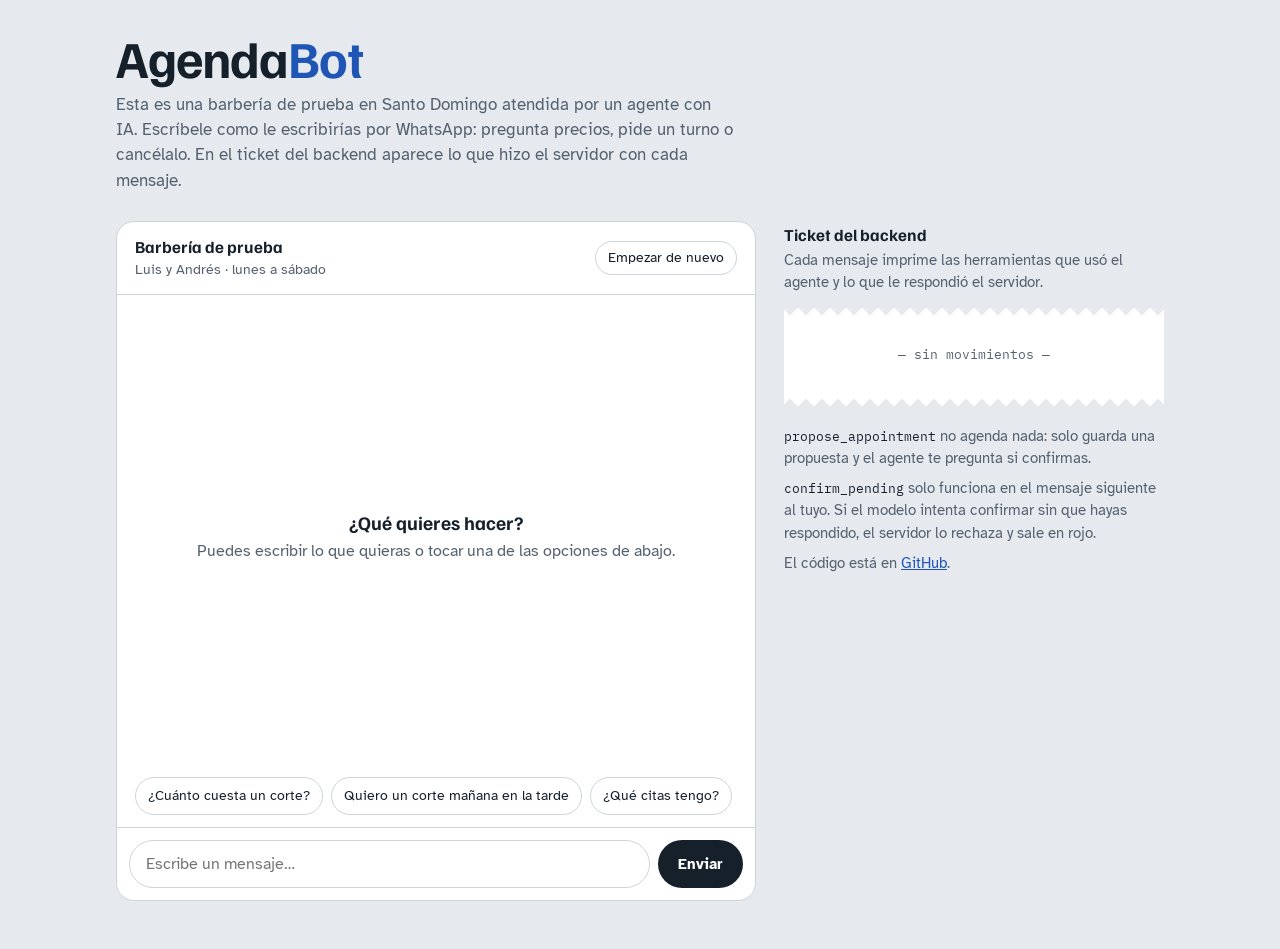
==== src/AgendaBot.Api/wwwroot/index.html @ 0e46e403 "Chat de demo con el ticket de lo que hace el backend Página estática servida por la misma API para p" ====
<!doctype html>
<html lang="es">
<head>
<meta charset="utf-8">
<meta name="viewport" content="width=device-width, initial-scale=1">
<title>AgendaBot · demo</title>
<meta name="description" content="Prueba el agente de citas de una barbería de ejemplo y mira qué hace el backend en cada mensaje.">
<link rel="preconnect" href="https://fonts.googleapis.com">
<link rel="preconnect" href="https://fonts.gstatic.com" crossorigin>
<link href="https://fonts.googleapis.com/css2?family=Atkinson+Hyperlegible:wght@400;700&family=Familjen+Grotesk:wght@500;700&family=IBM+Plex+Mono:wght@400;600&display=swap" rel="stylesheet">
<style>
  :root {
    --steel: #E6EAEF;      /* fondo: acero de las herramientas */
    --ink: #16202B;
    --muted: #556170;
    --paper: #FFFFFF;
    --line: #CDD4DC;
    --pole-blue: #1F55B5;  /* acento: el azul del poste */
    --pole-red: #B3122B;   /* solo para lo que el backend bloquea */
    --ok: #146C43;
    --ease-out: cubic-bezier(0.23, 1, 0.32, 1);
    --display: "Familjen Grotesk", system-ui, sans-serif;
    --body: "Atkinson Hyperlegible", system-ui, sans-serif;
    --mono: "IBM Plex Mono", ui-monospace, monospace;
  }
  * { box-sizing: border-box; }
  body {
    margin: 0;
    background: var(--steel);
    color: var(--ink);
    font: 16px/1.5 var(--body);
    -webkit-font-smoothing: antialiased;
  }
  a { color: var(--pole-blue); }
  :focus-visible { outline: 3px solid var(--pole-blue); outline-offset: 2px; }

  .page { max-width: 1080px; margin: 0 auto; padding: 32px 16px 48px; }

  header.intro { display: grid; gap: 8px; margin-bottom: 28px; max-width: 62ch; }
  .brand {
    font: 700 clamp(2rem, 5vw, 3.25rem)/1 var(--display);
    letter-spacing: -0.02em;
    margin: 0;
  }
  .brand span { color: var(--pole-blue); }
  .intro p { margin: 0; color: var(--muted); font-size: 1.05rem; }

  .layout { display: grid; grid-template-columns: minmax(0, 1fr) minmax(0, 380px); gap: 28px; align-items: start; }
  @media (max-width: 860px) { .layout { grid-template-columns: 1fr; } }

  /* Chat */
  .chat {
    background: var(--paper);
    border: 1px solid var(--line);
    border-radius: 18px;
    display: flex;
    flex-direction: column;
    height: min(680px, 78vh);
    overflow: hidden;
  }
  .chat-head {
    display: flex; justify-content: space-between; align-items: center; gap: 12px;
    padding: 14px 18px;
    border-bottom: 1px solid var(--line);
  }
  .chat-head strong { font: 700 1.05rem/1.2 var(--display); }
  .chat-head small { display: block; color: var(--muted); font-size: 0.85rem; }
  .reset {
    border: 1px solid var(--line); background: transparent; color: var(--ink);
    border-radius: 999px; padding: 6px 12px; font: inherit; font-size: 0.85rem; cursor: pointer;
    white-space: nowrap; flex-shrink: 0;
    transition: transform 160ms var(--ease-out), background-color 160ms ease;
  }
  .reset:active { transform: scale(0.97); }
  @media (hover: hover) and (pointer: fine) { .reset:hover { background: var(--steel); } }

  .messages { flex: 1; overflow-y: auto; padding: 18px; display: flex; flex-direction: column; gap: 10px; }
  .bubble {
    max-width: 82%; padding: 10px 14px; border-radius: 16px;
    white-space: pre-wrap; overflow-wrap: anywhere;
    transition: opacity 200ms ease, transform 200ms var(--ease-out);
    @starting-style { opacity: 0; transform: translateY(6px); }
  }
  .bubble.agent { align-self: flex-start; background: var(--steel); border-bottom-left-radius: 4px; }
  .bubble.user { align-self: flex-end; background: var(--pole-blue); color: #fff; border-bottom-right-radius: 4px; }
  .bubble.system { align-self: center; background: none; color: var(--muted); font-size: 0.9rem; text-align: center; }
  .typing { align-self: flex-start; color: var(--muted); font-size: 0.9rem; padding-left: 4px; }

  .empty { margin: auto 0; color: var(--muted); text-align: center; padding: 0 12px; }
  .empty strong { display: block; color: var(--ink); font: 700 1.2rem/1.3 var(--display); margin-bottom: 4px; }

  .suggestions { display: flex; gap: 8px; flex-wrap: wrap; padding: 0 18px 12px; }
  .suggestions button {
    border: 1px solid var(--line); background: var(--paper); color: var(--ink);
    border-radius: 999px; padding: 7px 12px; font: inherit; font-size: 0.9rem; cursor: pointer;
    transition: transform 160ms var(--ease-out), border-color 160ms ease;
  }
  .suggestions button:active { transform: scale(0.97); }
  @media (hover: hover) and (pointer: fine) { .suggestions button:hover { border-color: var(--pole-blue); } }

  form.composer { display: flex; gap: 8px; padding: 12px; border-top: 1px solid var(--line); }
  .composer input {
    flex: 1; min-width: 0; border: 1px solid var(--line); border-radius: 999px;
    padding: 11px 16px; font: inherit; color: var(--ink); background: var(--paper);
  }
  .composer input:focus-visible { outline: none; border-color: var(--pole-blue); box-shadow: 0 0 0 3px rgb(31 85 181 / 0.25); }
  .composer button {
    border: 0; border-radius: 999px; padding: 0 20px; font: 700 0.95rem var(--body);
    background: var(--ink); color: #fff; cursor: pointer;
    transition: transform 160ms var(--ease-out), opacity 160ms ease;
  }
  .composer button:active { transform: scale(0.97); }
  .composer button:disabled { opacity: 0.5; cursor: default; }

  /* Ticket */
  .ticket-wrap h2 { font: 700 1.05rem/1.2 var(--display); margin: 4px 0 4px; }
  .ticket-wrap > p { margin: 0 0 14px; color: var(--muted); font-size: 0.92rem; }
  .ticket {
    background: var(--paper);
    font: 13px/1.55 var(--mono);
    padding: 22px 18px 26px;
    /* borde dentado de papel de caja */
    --tooth: 8px;
    mask:
      conic-gradient(from 135deg at top, #0000, #000 1deg 89deg, #0000 90deg) top / calc(var(--tooth) * 2) var(--tooth) repeat-x,
      conic-gradient(from -45deg at bottom, #0000, #000 1deg 89deg, #0000 90deg) bottom / calc(var(--tooth) * 2) var(--tooth) repeat-x,
      linear-gradient(#000 0 0) center / 100% calc(100% - var(--tooth) * 2) no-repeat;
    max-height: min(600px, 70vh);
    overflow-y: auto;
  }
  .ticket .blank { color: var(--muted); text-align: center; margin: 16px 0; }
  .turn { padding: 10px 0; border-bottom: 1px dashed var(--line); }
  .turn:last-child { border-bottom: 0; }
  .turn {
    transition: clip-path 260ms var(--ease-out), opacity 260ms ease;
    clip-path: inset(0 0 0 0);
    @starting-style { clip-path: inset(0 0 100% 0); opacity: 0.4; }
  }
  .turn-head { display: flex; justify-content: space-between; font-weight: 600; letter-spacing: 0.04em; }
  .turn-head span:last-child { color: var(--muted); font-weight: 400; }
  .said { color: var(--muted); margin: 2px 0 6px; overflow-wrap: anywhere; }
  .tool { display: grid; grid-template-columns: 14px 1fr; gap: 0 6px; margin-top: 4px; }
  .tool .mark { font-weight: 600; color: var(--ok); }
  .tool.failed .mark { color: var(--pole-red); }
  .tool .name { font-weight: 600; overflow-wrap: anywhere; }
  .tool .detail { grid-column: 2; color: var(--muted); overflow-wrap: anywhere; }
  .tool.failed .detail { color: var(--pole-red); }
  .no-tools { color: var(--muted); }

  .rules { margin-top: 18px; font-size: 0.92rem; color: var(--muted); }
  .rules p { margin: 0 0 8px; }
  .rules code { font: 0.85em var(--mono); color: var(--ink); }

  @media (prefers-reduced-motion: reduce) {
    .bubble, .turn { transition: opacity 150ms ease; transform: none; clip-path: none; }
  }
</style>
</head>
<body>
<div class="page">
  <header class="intro">
    <h1 class="brand">Agenda<span>Bot</span></h1>
    <p>Esta es una barbería de prueba en Santo Domingo atendida por un agente con IA. Escríbele como le escribirías por WhatsApp: pregunta precios, pide un turno o cancélalo. En el ticket del backend aparece lo que hizo el servidor con cada mensaje.</p>
  </header>

  <main class="layout">
    <section class="chat" aria-label="Chat con la barbería">
      <div class="chat-head">
        <div>
          <strong>Barbería de prueba</strong>
          <small>Luis y Andrés · lunes a sábado</small>
        </div>
        <button class="reset" type="button" id="reset">Empezar de nuevo</button>
      </div>

      <div class="messages" id="messages" aria-live="polite">
        <div class="empty" id="empty">
          <strong>¿Qué quieres hacer?</strong>
          Puedes escribir lo que quieras o tocar una de las opciones de abajo.
        </div>
      </div>

      <div class="suggestions" id="suggestions">
        <button type="button">¿Cuánto cuesta un corte?</button>
        <button type="button">Quiero un corte mañana en la tarde</button>
        <button type="button">¿Qué citas tengo?</button>
      </div>

      <form class="composer" id="composer">
        <label for="text" class="sr-only" style="position:absolute;width:1px;height:1px;overflow:hidden;clip:rect(0 0 0 0)">Mensaje</label>
        <input id="text" name="text" autocomplete="off" maxlength="1000" placeholder="Escribe un mensaje…" required>
        <button type="submit" id="send">Enviar</button>
      </form>
    </section>

    <aside class="ticket-wrap" aria-label="Lo que hizo el backend">
      <h2>Ticket del backend</h2>
      <p>Cada mensaje imprime las herramientas que usó el agente y lo que le respondió el servidor.</p>
      <div class="ticket" id="ticket">
        <p class="blank">— sin movimientos —</p>
      </div>
      <div class="rules">
        <p><code>propose_appointment</code> no agenda nada: solo guarda una propuesta y el agente te pregunta si confirmas.</p>
        <p><code>confirm_pending</code> solo funciona en el mensaje siguiente al tuyo. Si el modelo intenta confirmar sin que hayas respondido, el servidor lo rechaza y sale en rojo.</p>
        <p>El código está en <a href="https://github.com/Kelvis123456/agendabot">GitHub</a>.</p>
      </div>
    </aside>
  </main>
</div>

<script>
(() => {
  const $ = (id) => document.getElementById(id);
  const messages = $("messages"), ticket = $("ticket"), input = $("text"), send = $("send");
  let turn = 0, busy = false;

  const newSession = () => {
    const id = crypto.randomUUID();
    try { sessionStorage.setItem("agendabot-session", id); } catch {}
    return id;
  };
  let session;
  try { session = sessionStorage.getItem("agendabot-session"); } catch {}
  session ||= newSession();

  function bubble(text, who) {
    $("empty")?.remove();
    const el = document.createElement("div");
    el.className = "bubble " + who;
    el.textContent = text;
    messages.append(el);
    messages.scrollTop = messages.scrollHeight;
    return el;
  }

  function summarize(tool) {
    let data;
    try { data = JSON.parse(tool.result); } catch { return tool.result; }
    if (data && data.error) return data.error;
    if (Array.isArray(data)) {
      if (tool.name === "list_services") return data.length + " servicios";
      if (tool.name === "get_availability") return data.length ? data.length + " horarios libres" : "sin horarios libres";
      if (tool.name === "my_appointments") return data.length ? data.length + " citas próximas" : "sin citas";
      return data.length + " resultados";
    }
    if (data?.resumen) return "pendiente: " + data.resumen;
    if (data?.agendada) return "cita #" + data.id + " creada";
    if (data?.cancelada) return "cita cancelada";
    if (data?.ok) return "guardado";
    return tool.result;
  }

  function printTurn(said, tools) {
    ticket.querySelector(".blank")?.remove();
    turn++;
    const block = document.createElement("div");
    block.className = "turn";
    const time = new Date().toLocaleTimeString("es-DO", { hour: "numeric", minute: "2-digit" });
    block.innerHTML = `<div class="turn-head"><span>TURNO ${turn}</span><span>${time}</span></div>`;
    const s = document.createElement("div");
    s.className = "said";
    s.textContent = "> " + said;
    block.append(s);

    if (!tools.length) {
      const n = document.createElement("div");
      n.className = "no-tools";
      n.textContent = "sin herramientas, solo respondió";
      block.append(n);
    }
    for (const t of tools) {
      const row = document.createElement("div");
      row.className = "tool" + (t.failed ? " failed" : "");
      const mark = document.createElement("span"); mark.className = "mark"; mark.textContent = t.failed ? "×" : "✓";
      mark.setAttribute("aria-label", t.failed ? "rechazado" : "correcto");
      const name = document.createElement("span"); name.className = "name"; name.textContent = t.name + (t.arguments ? "(" + t.arguments + ")" : "()");
      const detail = document.createElement("span"); detail.className = "detail"; detail.textContent = summarize(t);
      row.append(mark, name, detail);
      block.append(row);
    }
    ticket.append(block);
    ticket.scrollTop = ticket.scrollHeight;
  }

  async function say(text) {
    text = text.trim();
    if (!text || busy) return;
    busy = true; send.disabled = true;
    bubble(text, "user");
    const typing = document.createElement("div");
    typing.className = "typing"; typing.textContent = "escribiendo…";
    messages.append(typing);
    messages.scrollTop = messages.scrollHeight;

    try {
      const res = await fetch("/demo/chat", {
        method: "POST",
        headers: { "content-type": "application/json" },
        body: JSON.stringify({ session, text }),
      });
      typing.remove();
      if (res.status === 429) {
        bubble("Llegaste al límite de mensajes de la demo. Prueba de nuevo en unos minutos.", "system");
      } else if (!res.ok) {
        bubble("El servidor respondió con un error (" + res.status + "). Prueba de nuevo.", "system");
      } else {
        const data = await res.json();
        bubble(data.reply, "agent");
        printTurn(text, data.tools || []);
      }
    } catch {
      typing.remove();
      bubble("No se pudo conectar con el servidor. Revisa tu conexión y prueba de nuevo.", "system");
    } finally {
      busy = false; send.disabled = false; input.focus();
    }
  }

  $("composer").addEventListener("submit", (e) => {
    e.preventDefault();
    const text = input.value;
    input.value = "";
    say(text);
  });
  $("suggestions").addEventListener("click", (e) => {
    if (e.target instanceof HTMLButtonElement) say(e.target.textContent);
  });
  $("reset").addEventListener("click", () => {
    session = newSession();
    turn = 0;
    messages.innerHTML = '<div class="empty" id="empty"><strong>¿Qué quieres hacer?</strong>Conversación nueva: para el agente eres otro cliente.</div>';
    ticket.innerHTML = '<p class="blank">— sin movimientos —</p>';
    input.focus();
  });
})();
</script>
</body>
</html>
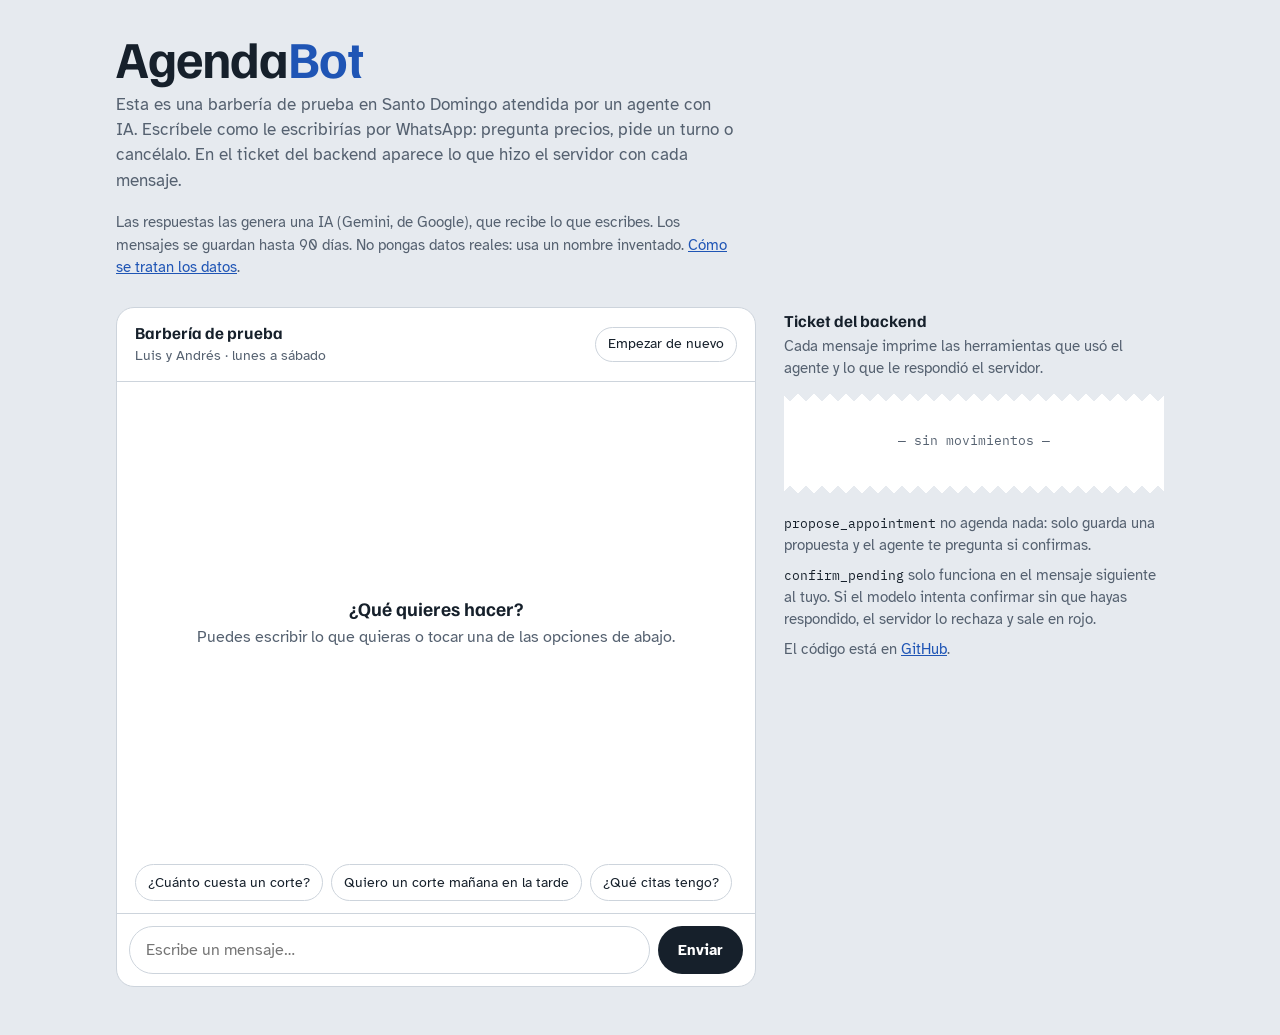
==== commit 526c5826: "Aviso en la demo de que Gemini lee lo que se escribe" ====
--- a/src/AgendaBot.Api/wwwroot/index.html
+++ b/src/AgendaBot.Api/wwwroot/index.html
@@ -161,6 +161,7 @@
   <header class="intro">
     <h1 class="brand">Agenda<span>Bot</span></h1>
     <p>Esta es una barbería de prueba en Santo Domingo atendida por un agente con IA. Escríbele como le escribirías por WhatsApp: pregunta precios, pide un turno o cancélalo. En el ticket del backend aparece lo que hizo el servidor con cada mensaje.</p>
+    <p style="margin-top: 10px; font-size: 0.95rem">Las respuestas las genera una IA (Gemini, de Google), que recibe lo que escribes. Los mensajes se guardan hasta 90 días. No pongas datos reales: usa un nombre inventado. <a href="https://github.com/Kelvis123456/agendabot/blob/main/docs/privacy.md">Cómo se tratan los datos</a>.</p>
   </header>
 
   <main class="layout">
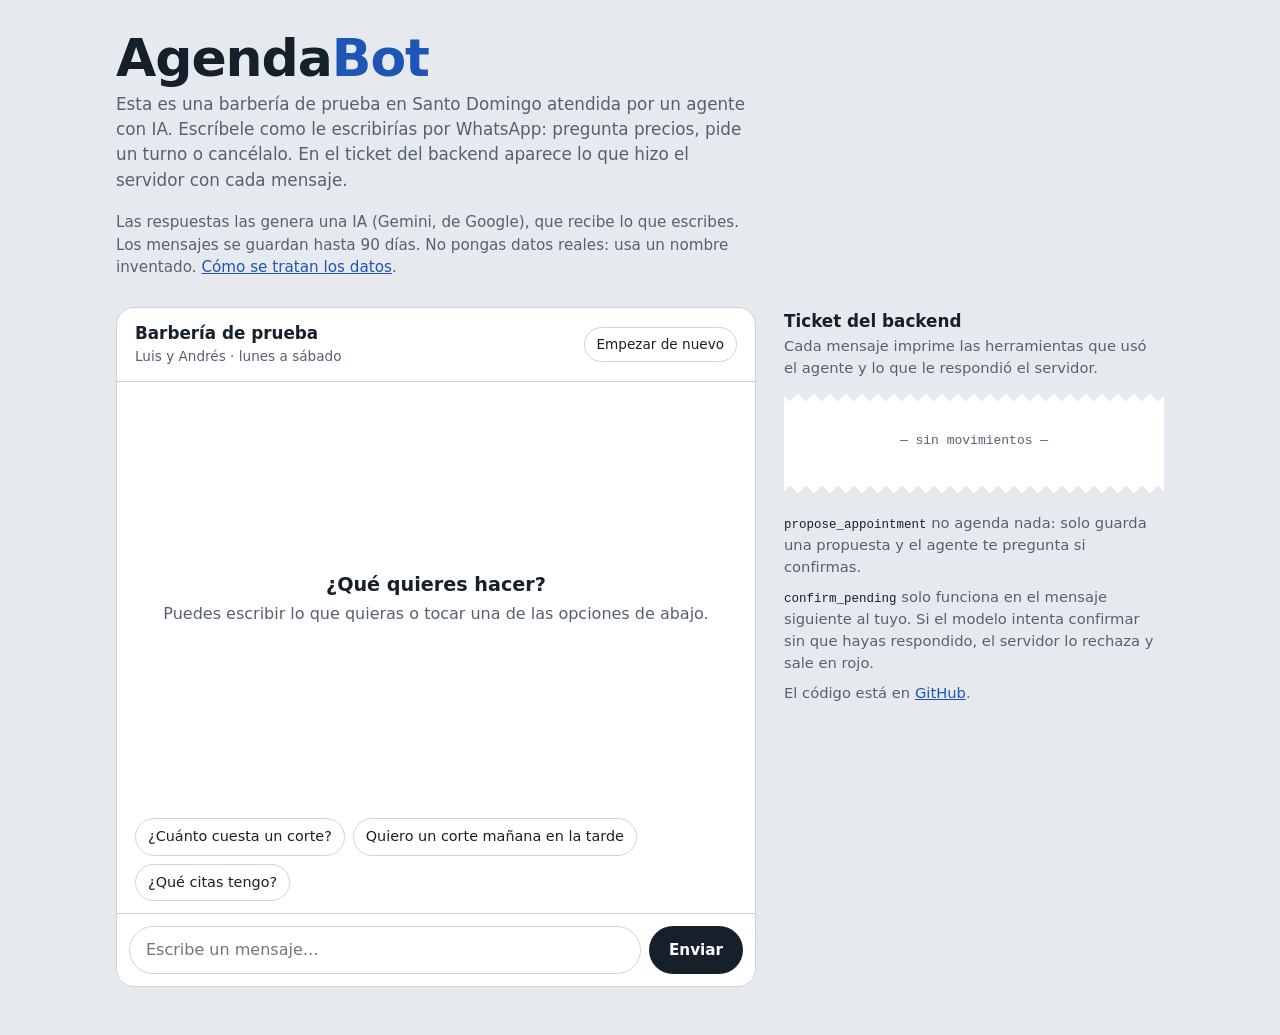
==== commit 4acec866: "Fuentes servidas desde el propio sitio, favicon, OG, robots y página 404 Las fuentes venían de Googl" ====
--- a/src/AgendaBot.Api/wwwroot/index.html
+++ b/src/AgendaBot.Api/wwwroot/index.html
@@ -5,9 +5,12 @@
 <meta name="viewport" content="width=device-width, initial-scale=1">
 <title>AgendaBot · demo</title>
 <meta name="description" content="Prueba el agente de citas de una barbería de ejemplo y mira qué hace el backend en cada mensaje.">
-<link rel="preconnect" href="https://fonts.googleapis.com">
-<link rel="preconnect" href="https://fonts.gstatic.com" crossorigin>
-<link href="https://fonts.googleapis.com/css2?family=Atkinson+Hyperlegible:wght@400;700&family=Familjen+Grotesk:wght@500;700&family=IBM+Plex+Mono:wght@400;600&display=swap" rel="stylesheet">
+<link rel="icon" href="/favicon.svg" type="image/svg+xml">
+<meta property="og:title" content="AgendaBot · demo">
+<meta property="og:description" content="Prueba el agente de citas de una barbería de ejemplo y mira qué hace el backend en cada mensaje.">
+<meta property="og:type" content="website">
+<meta property="og:image" content="/og.png">
+<link rel="stylesheet" href="/fonts/fonts.css">
 <style>
   :root {
     --steel: #E6EAEF;      /* fondo: acero de las herramientas */
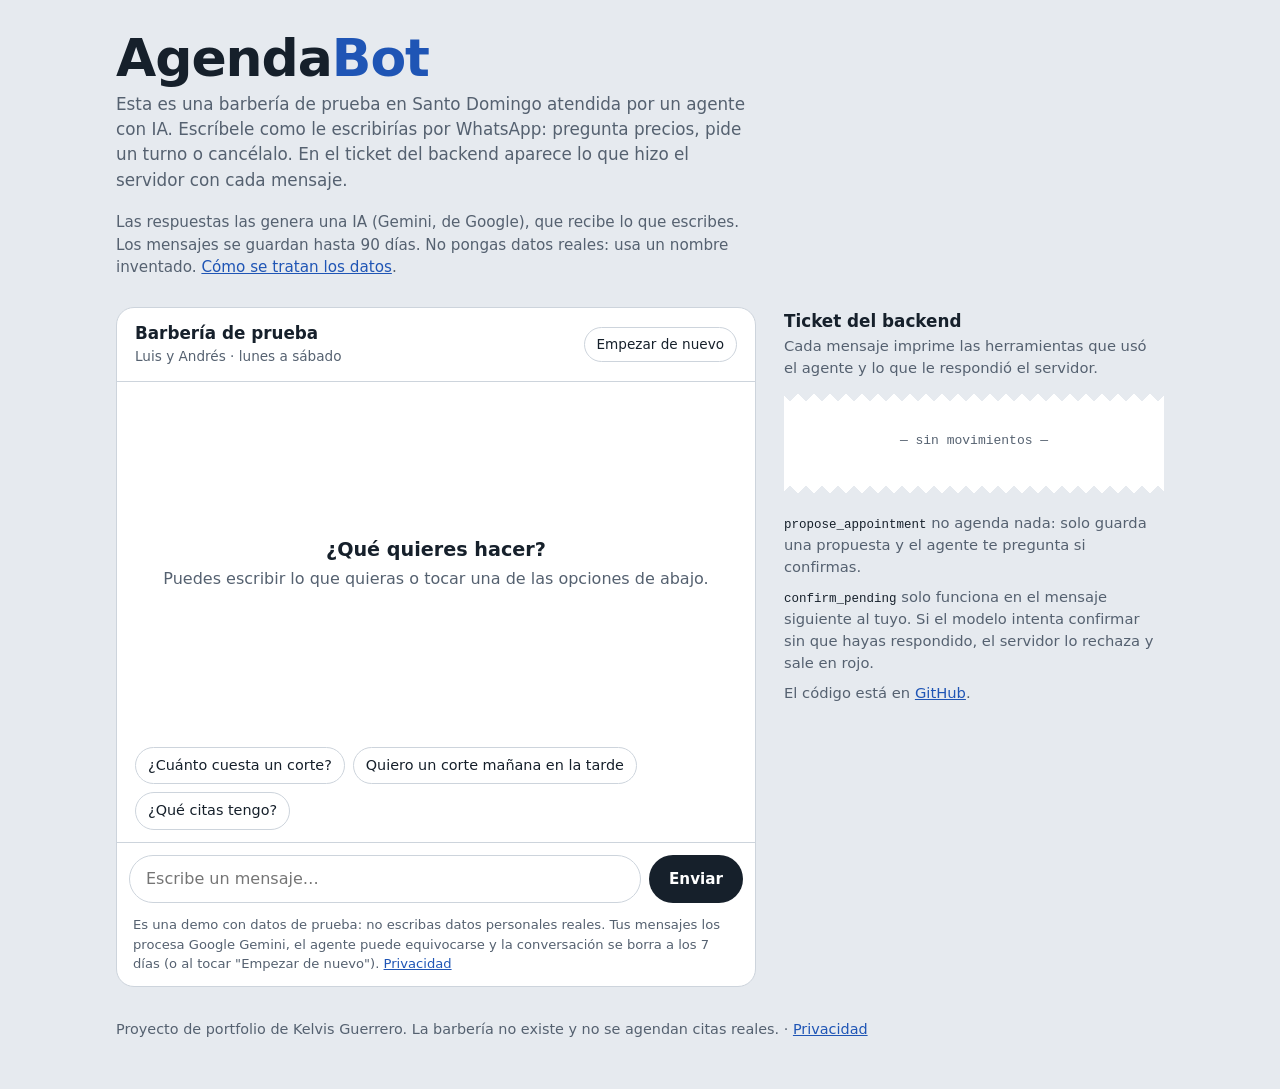
==== commit 09925c7e: "Privacidad de la demo pública y borrado de sus datos a los 7 días La demo guarda lo que la gente esc" ====
--- a/src/AgendaBot.Api/wwwroot/index.html
+++ b/src/AgendaBot.Api/wwwroot/index.html
@@ -154,6 +154,9 @@
   .rules p { margin: 0 0 8px; }
   .rules code { font: 0.85em var(--mono); color: var(--ink); }
 
+  .notice { margin: 0; padding: 0 16px 12px; color: var(--muted); font-size: 0.82rem; }
+  .site-foot { margin-top: 32px; color: var(--muted); font-size: 0.9rem; }
+
   @media (prefers-reduced-motion: reduce) {
     .bubble, .turn { transition: opacity 150ms ease; transform: none; clip-path: none; }
   }
@@ -195,6 +198,7 @@
         <input id="text" name="text" autocomplete="off" maxlength="1000" placeholder="Escribe un mensaje…" required>
         <button type="submit" id="send">Enviar</button>
       </form>
+      <p class="notice">Es una demo con datos de prueba: no escribas datos personales reales. Tus mensajes los procesa Google Gemini, el agente puede equivocarse y la conversación se borra a los 7 días (o al tocar "Empezar de nuevo"). <a href="/privacidad.html">Privacidad</a></p>
     </section>
 
     <aside class="ticket-wrap" aria-label="Lo que hizo el backend">
@@ -210,6 +214,9 @@
       </div>
     </aside>
   </main>
+  <footer class="site-foot">
+    Proyecto de portfolio de Kelvis Guerrero. La barbería no existe y no se agendan citas reales. · <a href="/privacidad.html">Privacidad</a>
+  </footer>
 </div>
 
 <script>
@@ -330,6 +337,12 @@
     if (e.target instanceof HTMLButtonElement) say(e.target.textContent);
   });
   $("reset").addEventListener("click", () => {
+    const old = session;
+    fetch("/demo/reset", {
+      method: "POST",
+      headers: { "content-type": "application/json" },
+      body: JSON.stringify({ session: old }),
+    }).catch(() => {}); // si falla, igual se borra sola a los 7 días
     session = newSession();
     turn = 0;
     messages.innerHTML = '<div class="empty" id="empty"><strong>¿Qué quieres hacer?</strong>Conversación nueva: para el agente eres otro cliente.</div>';
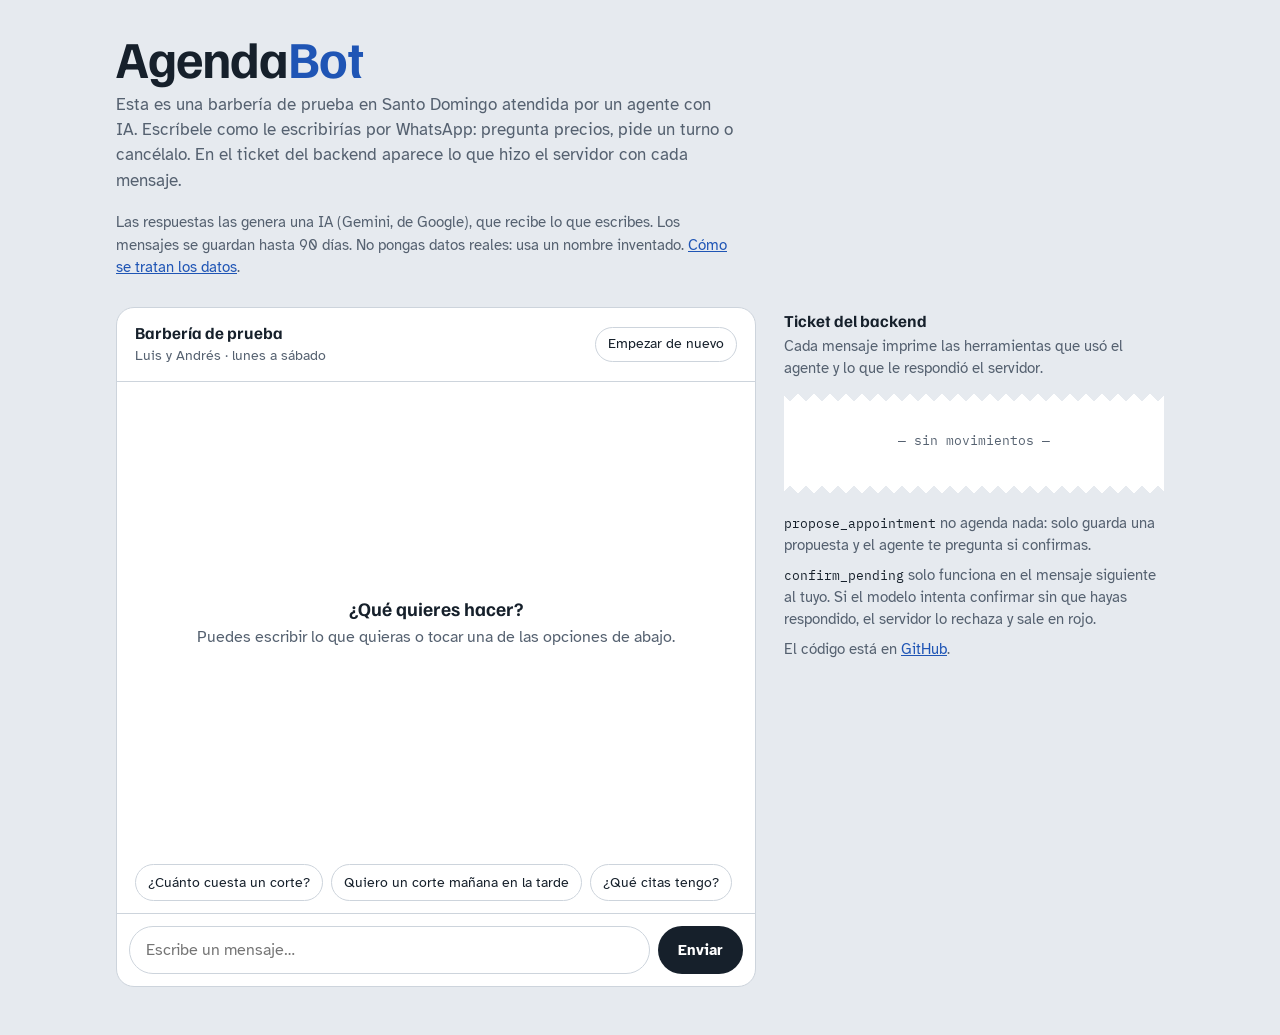
==== commit a0017c97: "Privacidad y política de WhatsApp: opt-in, BAJA y borrado de datos (#4) * Opt-in para los recordator" ====
--- a/src/AgendaBot.Api/wwwroot/index.html
+++ b/src/AgendaBot.Api/wwwroot/index.html
@@ -5,12 +5,9 @@
 <meta name="viewport" content="width=device-width, initial-scale=1">
 <title>AgendaBot · demo</title>
 <meta name="description" content="Prueba el agente de citas de una barbería de ejemplo y mira qué hace el backend en cada mensaje.">
-<link rel="icon" href="/favicon.svg" type="image/svg+xml">
-<meta property="og:title" content="AgendaBot · demo">
-<meta property="og:description" content="Prueba el agente de citas de una barbería de ejemplo y mira qué hace el backend en cada mensaje.">
-<meta property="og:type" content="website">
-<meta property="og:image" content="/og.png">
-<link rel="stylesheet" href="/fonts/fonts.css">
+<link rel="preconnect" href="https://fonts.googleapis.com">
+<link rel="preconnect" href="https://fonts.gstatic.com" crossorigin>
+<link href="https://fonts.googleapis.com/css2?family=Atkinson+Hyperlegible:wght@400;700&family=Familjen+Grotesk:wght@500;700&family=IBM+Plex+Mono:wght@400;600&display=swap" rel="stylesheet">
 <style>
   :root {
     --steel: #E6EAEF;      /* fondo: acero de las herramientas */
@@ -154,9 +151,6 @@
   .rules p { margin: 0 0 8px; }
   .rules code { font: 0.85em var(--mono); color: var(--ink); }
 
-  .notice { margin: 0; padding: 0 16px 12px; color: var(--muted); font-size: 0.82rem; }
-  .site-foot { margin-top: 32px; color: var(--muted); font-size: 0.9rem; }
-
   @media (prefers-reduced-motion: reduce) {
     .bubble, .turn { transition: opacity 150ms ease; transform: none; clip-path: none; }
   }
@@ -198,7 +192,6 @@
         <input id="text" name="text" autocomplete="off" maxlength="1000" placeholder="Escribe un mensaje…" required>
         <button type="submit" id="send">Enviar</button>
       </form>
-      <p class="notice">Es una demo con datos de prueba: no escribas datos personales reales. Tus mensajes los procesa Google Gemini, el agente puede equivocarse y la conversación se borra a los 7 días (o al tocar "Empezar de nuevo"). <a href="/privacidad.html">Privacidad</a></p>
     </section>
 
     <aside class="ticket-wrap" aria-label="Lo que hizo el backend">
@@ -214,9 +207,6 @@
       </div>
     </aside>
   </main>
-  <footer class="site-foot">
-    Proyecto de portfolio de Kelvis Guerrero. La barbería no existe y no se agendan citas reales. · <a href="/privacidad.html">Privacidad</a>
-  </footer>
 </div>
 
 <script>
@@ -337,12 +327,6 @@
     if (e.target instanceof HTMLButtonElement) say(e.target.textContent);
   });
   $("reset").addEventListener("click", () => {
-    const old = session;
-    fetch("/demo/reset", {
-      method: "POST",
-      headers: { "content-type": "application/json" },
-      body: JSON.stringify({ session: old }),
-    }).catch(() => {}); // si falla, igual se borra sola a los 7 días
     session = newSession();
     turn = 0;
     messages.innerHTML = '<div class="empty" id="empty"><strong>¿Qué quieres hacer?</strong>Conversación nueva: para el agente eres otro cliente.</div>';
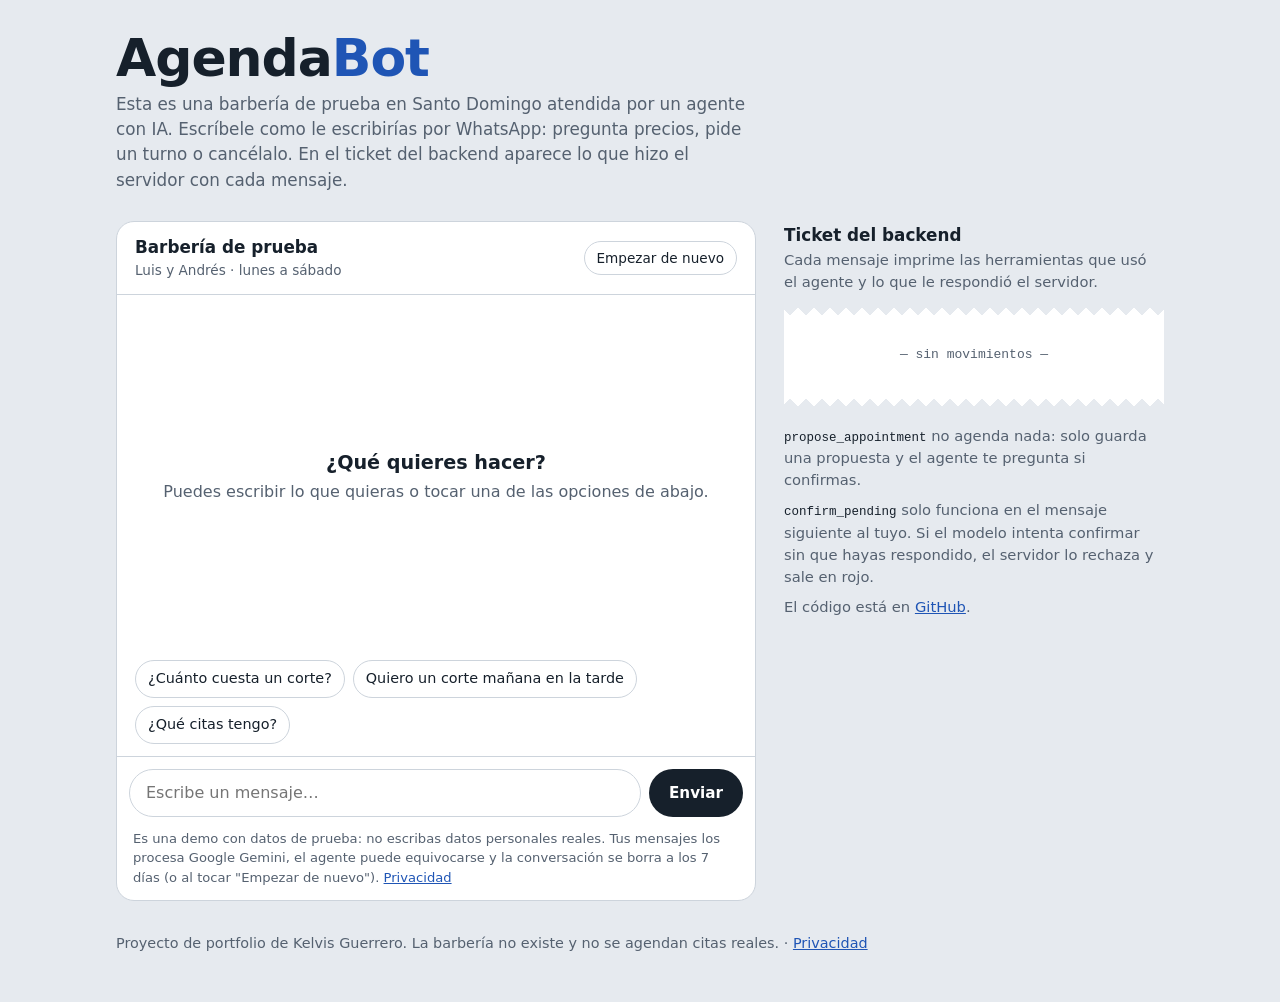
==== commit 57d6d172: "Un solo aviso de privacidad en la demo Después de juntar con #4 la página tenía dos avisos que se co" ====
--- a/src/AgendaBot.Api/wwwroot/index.html
+++ b/src/AgendaBot.Api/wwwroot/index.html
@@ -5,9 +5,12 @@
 <meta name="viewport" content="width=device-width, initial-scale=1">
 <title>AgendaBot · demo</title>
 <meta name="description" content="Prueba el agente de citas de una barbería de ejemplo y mira qué hace el backend en cada mensaje.">
-<link rel="preconnect" href="https://fonts.googleapis.com">
-<link rel="preconnect" href="https://fonts.gstatic.com" crossorigin>
-<link href="https://fonts.googleapis.com/css2?family=Atkinson+Hyperlegible:wght@400;700&family=Familjen+Grotesk:wght@500;700&family=IBM+Plex+Mono:wght@400;600&display=swap" rel="stylesheet">
+<link rel="icon" href="/favicon.svg" type="image/svg+xml">
+<meta property="og:title" content="AgendaBot · demo">
+<meta property="og:description" content="Prueba el agente de citas de una barbería de ejemplo y mira qué hace el backend en cada mensaje.">
+<meta property="og:type" content="website">
+<meta property="og:image" content="/og.png">
+<link rel="stylesheet" href="/fonts/fonts.css">
 <style>
   :root {
     --steel: #E6EAEF;      /* fondo: acero de las herramientas */
@@ -151,6 +154,9 @@
   .rules p { margin: 0 0 8px; }
   .rules code { font: 0.85em var(--mono); color: var(--ink); }
 
+  .notice { margin: 0; padding: 0 16px 12px; color: var(--muted); font-size: 0.82rem; }
+  .site-foot { margin-top: 32px; color: var(--muted); font-size: 0.9rem; }
+
   @media (prefers-reduced-motion: reduce) {
     .bubble, .turn { transition: opacity 150ms ease; transform: none; clip-path: none; }
   }
@@ -161,7 +167,6 @@
   <header class="intro">
     <h1 class="brand">Agenda<span>Bot</span></h1>
     <p>Esta es una barbería de prueba en Santo Domingo atendida por un agente con IA. Escríbele como le escribirías por WhatsApp: pregunta precios, pide un turno o cancélalo. En el ticket del backend aparece lo que hizo el servidor con cada mensaje.</p>
-    <p style="margin-top: 10px; font-size: 0.95rem">Las respuestas las genera una IA (Gemini, de Google), que recibe lo que escribes. Los mensajes se guardan hasta 90 días. No pongas datos reales: usa un nombre inventado. <a href="https://github.com/Kelvis123456/agendabot/blob/main/docs/privacy.md">Cómo se tratan los datos</a>.</p>
   </header>
 
   <main class="layout">
@@ -192,6 +197,7 @@
         <input id="text" name="text" autocomplete="off" maxlength="1000" placeholder="Escribe un mensaje…" required>
         <button type="submit" id="send">Enviar</button>
       </form>
+      <p class="notice">Es una demo con datos de prueba: no escribas datos personales reales. Tus mensajes los procesa Google Gemini, el agente puede equivocarse y la conversación se borra a los 7 días (o al tocar "Empezar de nuevo"). <a href="/privacidad.html">Privacidad</a></p>
     </section>
 
     <aside class="ticket-wrap" aria-label="Lo que hizo el backend">
@@ -207,6 +213,9 @@
       </div>
     </aside>
   </main>
+  <footer class="site-foot">
+    Proyecto de portfolio de Kelvis Guerrero. La barbería no existe y no se agendan citas reales. · <a href="/privacidad.html">Privacidad</a>
+  </footer>
 </div>
 
 <script>
@@ -327,6 +336,12 @@
     if (e.target instanceof HTMLButtonElement) say(e.target.textContent);
   });
   $("reset").addEventListener("click", () => {
+    const old = session;
+    fetch("/demo/reset", {
+      method: "POST",
+      headers: { "content-type": "application/json" },
+      body: JSON.stringify({ session: old }),
+    }).catch(() => {}); // si falla, igual se borra sola a los 7 días
     session = newSession();
     turn = 0;
     messages.innerHTML = '<div class="empty" id="empty"><strong>¿Qué quieres hacer?</strong>Conversación nueva: para el agente eres otro cliente.</div>';
